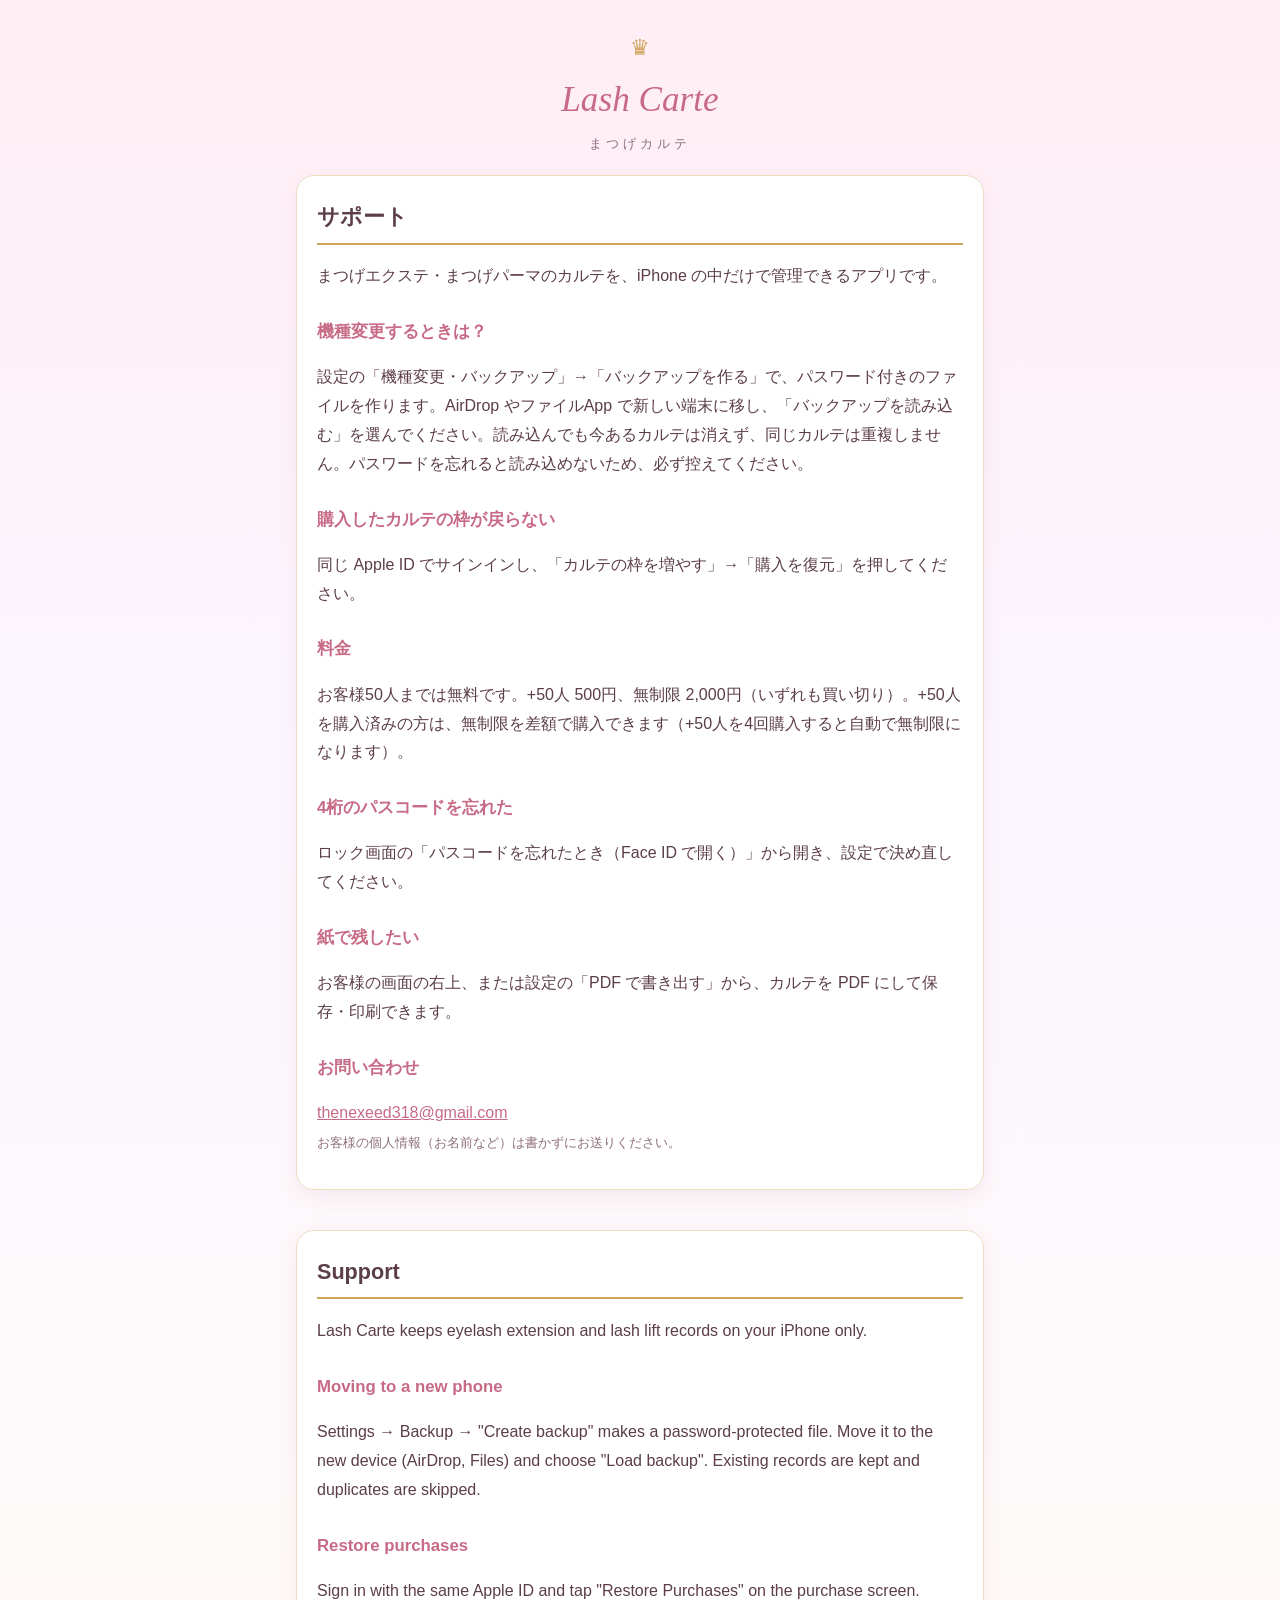
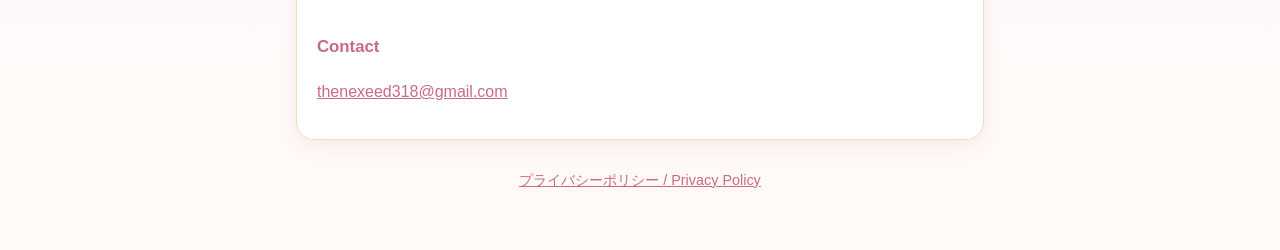
==== index.html @ 554a4f33 "Lash Carte サポートとプライバシーポリシー Co-Authored-By: Claude Opus 5.5 <noreply@anthropic.com>" ====
<!doctype html>
<html lang="ja">
<head>
<meta charset="utf-8">
<meta name="viewport" content="width=device-width, initial-scale=1">
<title>Lash Carte サポート / Support</title>
<link rel="stylesheet" href="style.css">
</head>
<body>
<main>
<header><div class="crown">♛</div><p class="logo">Lash Carte</p><div class="sub">まつげカルテ</div></header>
<section class="card">
<h1>サポート</h1>
<p>まつげエクステ・まつげパーマのカルテを、iPhone の中だけで管理できるアプリです。</p>

<h2>機種変更するときは？</h2>
<p>設定の「機種変更・バックアップ」→「バックアップを作る」で、パスワード付きのファイルを作ります。AirDrop やファイルApp で新しい端末に移し、「バックアップを読み込む」を選んでください。読み込んでも今あるカルテは消えず、同じカルテは重複しません。パスワードを忘れると読み込めないため、必ず控えてください。</p>

<h2>購入したカルテの枠が戻らない</h2>
<p>同じ Apple ID でサインインし、「カルテの枠を増やす」→「購入を復元」を押してください。</p>

<h2>料金</h2>
<p>お客様50人までは無料です。+50人 500円、無制限 2,000円（いずれも買い切り）。+50人を購入済みの方は、無制限を差額で購入できます（+50人を4回購入すると自動で無制限になります）。</p>

<h2>4桁のパスコードを忘れた</h2>
<p>ロック画面の「パスコードを忘れたとき（Face ID で開く）」から開き、設定で決め直してください。</p>

<h2>紙で残したい</h2>
<p>お客様の画面の右上、または設定の「PDF で書き出す」から、カルテを PDF にして保存・印刷できます。</p>

<h2>お問い合わせ</h2>
<p><a href="mailto:thenexeed318@gmail.com">thenexeed318@gmail.com</a><br><small>お客様の個人情報（お名前など）は書かずにお送りください。</small></p>
</section>

<section class="card en" lang="en">
<h1>Support</h1>
<p>Lash Carte keeps eyelash extension and lash lift records on your iPhone only.</p>
<h2>Moving to a new phone</h2>
<p>Settings → Backup → "Create backup" makes a password-protected file. Move it to the new device (AirDrop, Files) and choose "Load backup". Existing records are kept and duplicates are skipped.</p>
<h2>Restore purchases</h2>
<p>Sign in with the same Apple ID and tap "Restore Purchases" on the purchase screen.</p>
<h2>Contact</h2>
<p><a href="mailto:thenexeed318@gmail.com">thenexeed318@gmail.com</a></p>
</section>
<nav><a href="privacy.html">プライバシーポリシー / Privacy Policy</a></nav>
</main>
</body>
</html>
---- style.css ----
:root { --bg: #fff5f8; --card: #ffffff; --ink: #5c3d4a; --soft: #8f6f7d; --rose: #c76a86; --gold: #cfa45c; }
*, *::before, *::after { box-sizing: border-box; }
p { overflow-wrap: anywhere; }
body { margin: 0; background: linear-gradient(#ffeef4, #fbf6ff 40%, #fffaf6); color: var(--ink); font-family: -apple-system, "Hiragino Sans", "Hiragino Kaku Gothic ProN", sans-serif; line-height: 1.8; }
main { max-width: 720px; margin: 0 auto; padding: 28px 16px 56px; }
header { text-align: center; margin-bottom: 20px; }
header .crown { color: var(--gold); font-size: 1.4rem; }
header .logo { font-family: Georgia, "Times New Roman", serif; font-style: italic; font-size: 2.2rem; color: var(--rose); margin: 0; }
header .sub { letter-spacing: .3em; color: var(--soft); font-size: .8rem; }
h1 { font-size: 1.35rem; border-bottom: 2px solid var(--gold); padding-bottom: 6px; }
h2 { font-size: 1.05rem; margin-top: 26px; color: var(--rose); }
section.card { background: var(--card); border: 1px solid #f0dcc0; border-radius: 18px; padding: 4px 20px 16px; box-shadow: 0 6px 18px rgba(199,106,134,.10); }
.en { margin-top: 40px; }
small { color: var(--soft); }
a { color: var(--rose); }
nav { text-align: center; margin-top: 28px; font-size: .9rem; }
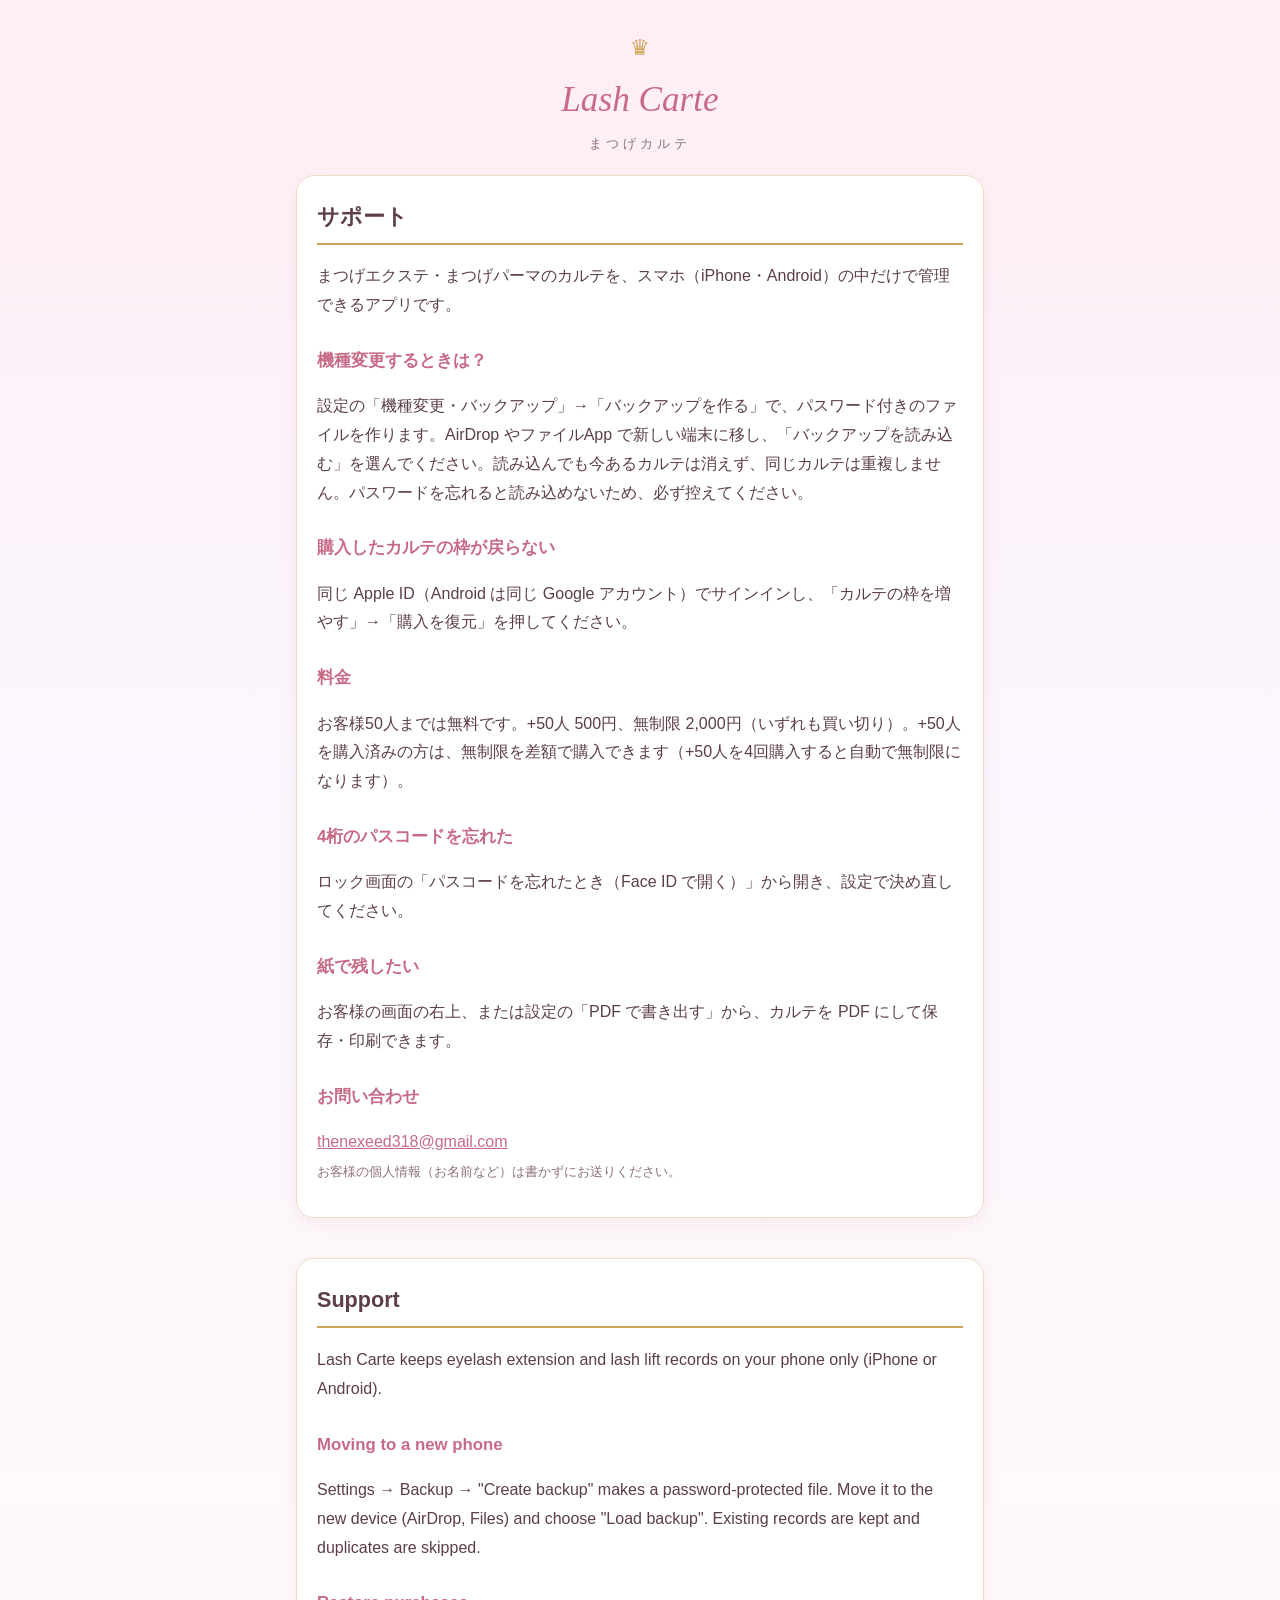
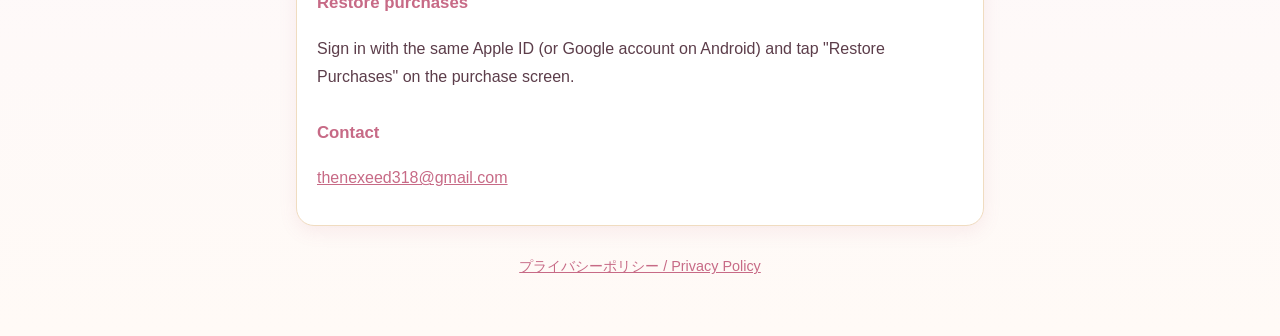
==== commit 7b165f6c: "Android 版をプライバシーポリシーとサポートに追加 Co-Authored-By: Claude Opus 5.5 <noreply@anthropic.com>" ====
--- a/index.html
+++ b/index.html
@@ -11,13 +11,13 @@
 <header><div class="crown">♛</div><p class="logo">Lash Carte</p><div class="sub">まつげカルテ</div></header>
 <section class="card">
 <h1>サポート</h1>
-<p>まつげエクステ・まつげパーマのカルテを、iPhone の中だけで管理できるアプリです。</p>
+<p>まつげエクステ・まつげパーマのカルテを、スマホ（iPhone・Android）の中だけで管理できるアプリです。</p>
 
 <h2>機種変更するときは？</h2>
 <p>設定の「機種変更・バックアップ」→「バックアップを作る」で、パスワード付きのファイルを作ります。AirDrop やファイルApp で新しい端末に移し、「バックアップを読み込む」を選んでください。読み込んでも今あるカルテは消えず、同じカルテは重複しません。パスワードを忘れると読み込めないため、必ず控えてください。</p>
 
 <h2>購入したカルテの枠が戻らない</h2>
-<p>同じ Apple ID でサインインし、「カルテの枠を増やす」→「購入を復元」を押してください。</p>
+<p>同じ Apple ID（Android は同じ Google アカウント）でサインインし、「カルテの枠を増やす」→「購入を復元」を押してください。</p>
 
 <h2>料金</h2>
 <p>お客様50人までは無料です。+50人 500円、無制限 2,000円（いずれも買い切り）。+50人を購入済みの方は、無制限を差額で購入できます（+50人を4回購入すると自動で無制限になります）。</p>
@@ -34,11 +34,11 @@
 
 <section class="card en" lang="en">
 <h1>Support</h1>
-<p>Lash Carte keeps eyelash extension and lash lift records on your iPhone only.</p>
+<p>Lash Carte keeps eyelash extension and lash lift records on your phone only (iPhone or Android).</p>
 <h2>Moving to a new phone</h2>
 <p>Settings → Backup → "Create backup" makes a password-protected file. Move it to the new device (AirDrop, Files) and choose "Load backup". Existing records are kept and duplicates are skipped.</p>
 <h2>Restore purchases</h2>
-<p>Sign in with the same Apple ID and tap "Restore Purchases" on the purchase screen.</p>
+<p>Sign in with the same Apple ID (or Google account on Android) and tap "Restore Purchases" on the purchase screen.</p>
 <h2>Contact</h2>
 <p><a href="mailto:thenexeed318@gmail.com">thenexeed318@gmail.com</a></p>
 </section>
